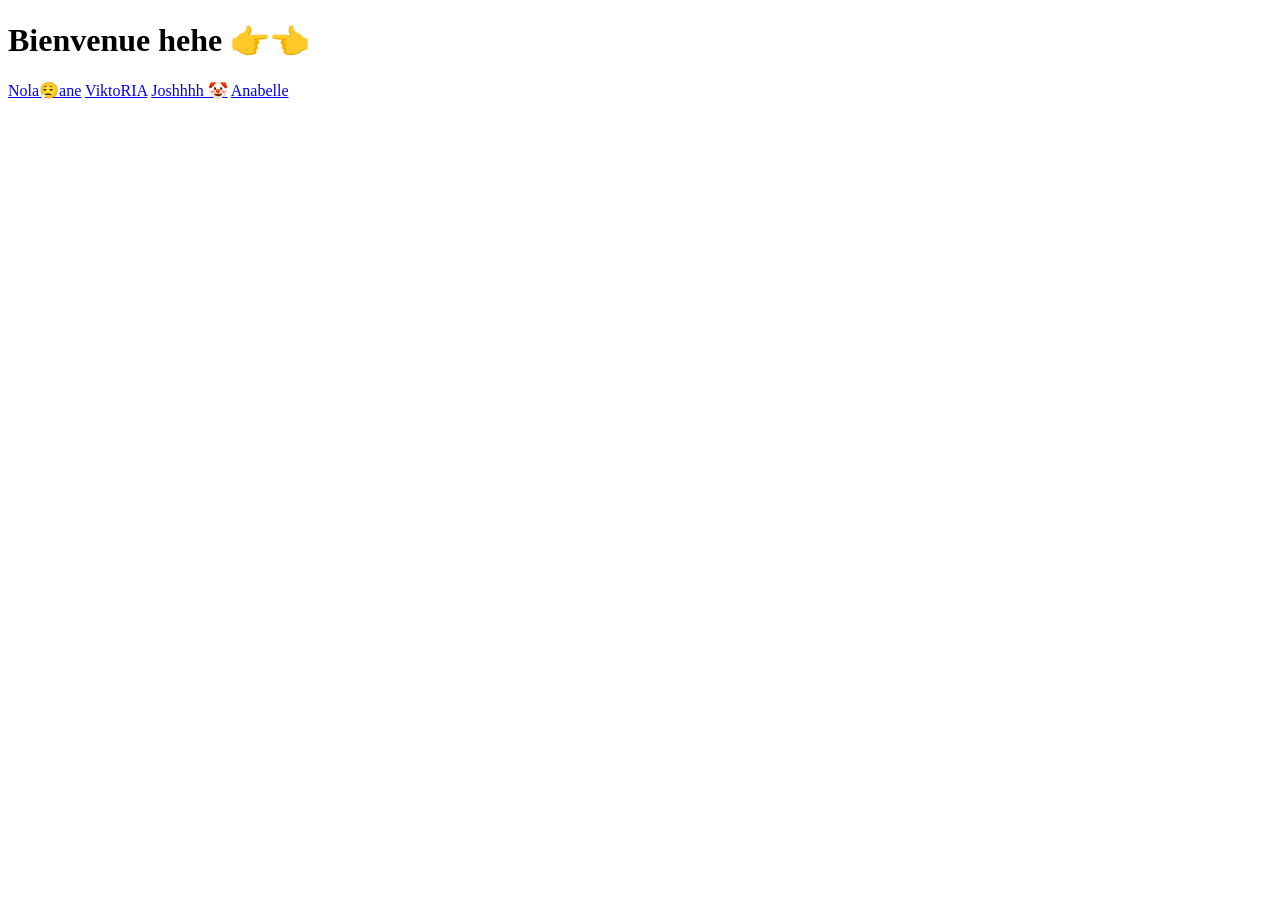
==== index.html @ 0609049b "yey" ====
<!doctype html>
<html lang="fr">
  <head>
    <meta charset="UTF-8" />
    <meta name="viewport" content="width=device-width, initial-scale=1.0" />
    <title>Acceuil</title>
  </head>
  <body>
    <h1>Bienvenue hehe 👉👈</h1>
    <div class="container">
      <a href="nolane.html">Nola😮‍💨ane</a>
      <a href="vic.html">ViktoRIA</a>
      <a href="pl.html">Joshhhh 🤡</a>
      <a href="AN.html">Anabelle</a>
    </div>
  </body>
</html>
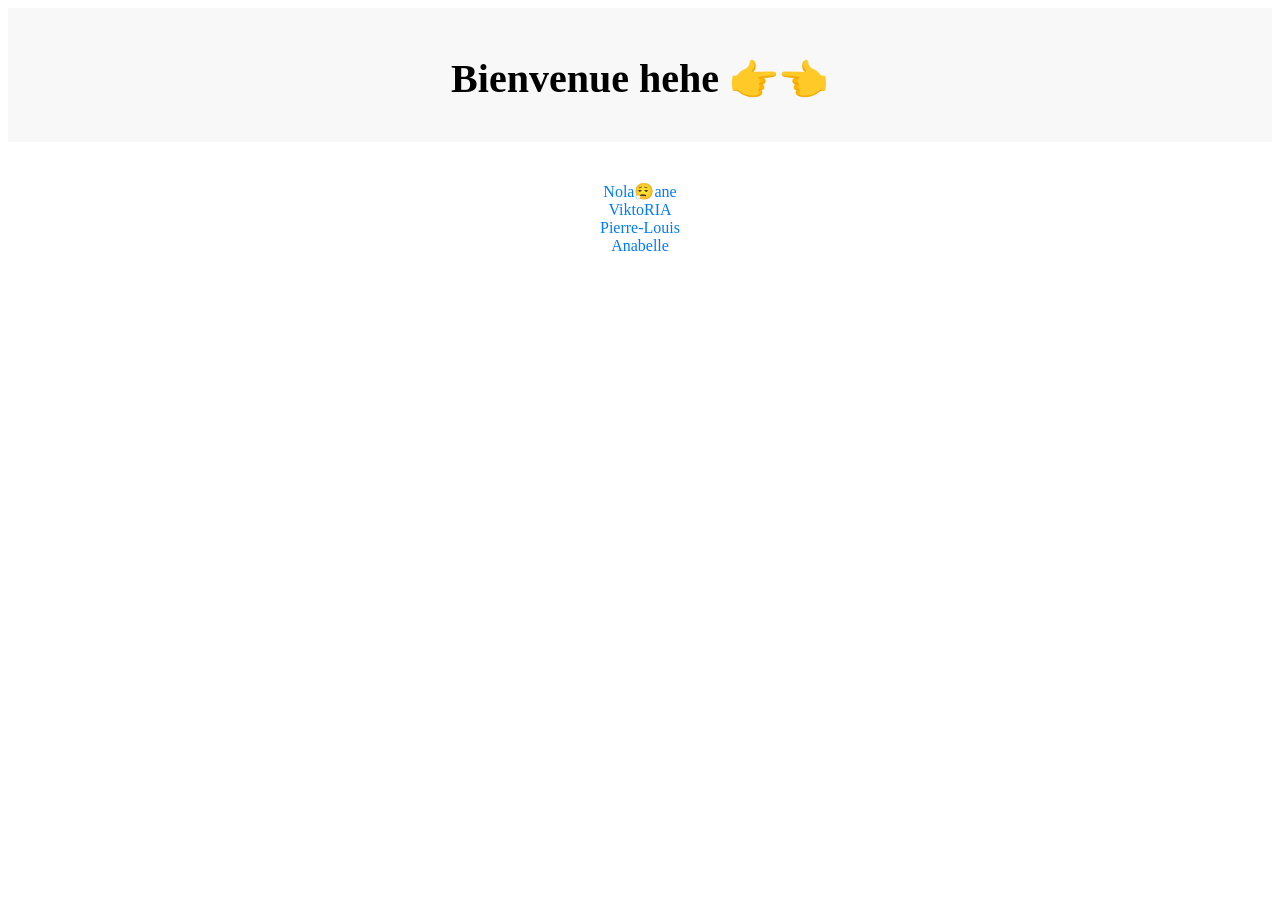
==== commit 9d5c506e: "update index" ====
--- a/index.html
+++ b/index.html
@@ -4,13 +4,14 @@
     <meta charset="UTF-8" />
     <meta name="viewport" content="width=device-width, initial-scale=1.0" />
     <title>Acceuil</title>
+    <link rel="stylesheet" href="style.css" />
   </head>
   <body>
-    <h1>Bienvenue hehe 👉👈</h1>
+    <div class="header"><h1>Bienvenue hehe 👉👈</h1></div>
     <div class="container">
       <a href="nolane.html">Nola😮‍💨ane</a>
-      <a href="vic.html">ViktoRIA</a>
-      <a href="pl.html">Joshhhh 🤡</a>
+      <a href="victoria.html">ViktoRIA</a>
+      <a href="pl.html">Pierre-Louis</a>
       <a href="AN.html">Anabelle</a>
     </div>
   </body>
--- a/style.css
+++ b/style.css
@@ -0,0 +1,22 @@
+h1 {
+  font-size: 2.5em;
+  margin-bottom: 20px;
+}
+
+a {
+  color: #007bff;
+  text-decoration: none;
+}
+.header {
+  background-color: #f8f8f8;
+  padding: 20px;
+  text-align: center;
+}
+.container {
+  display: flex;
+  flex-direction: column;
+  align-items: center;
+  justify-content: center;
+  max-width: 1200px;
+  margin: 40px auto;
+}
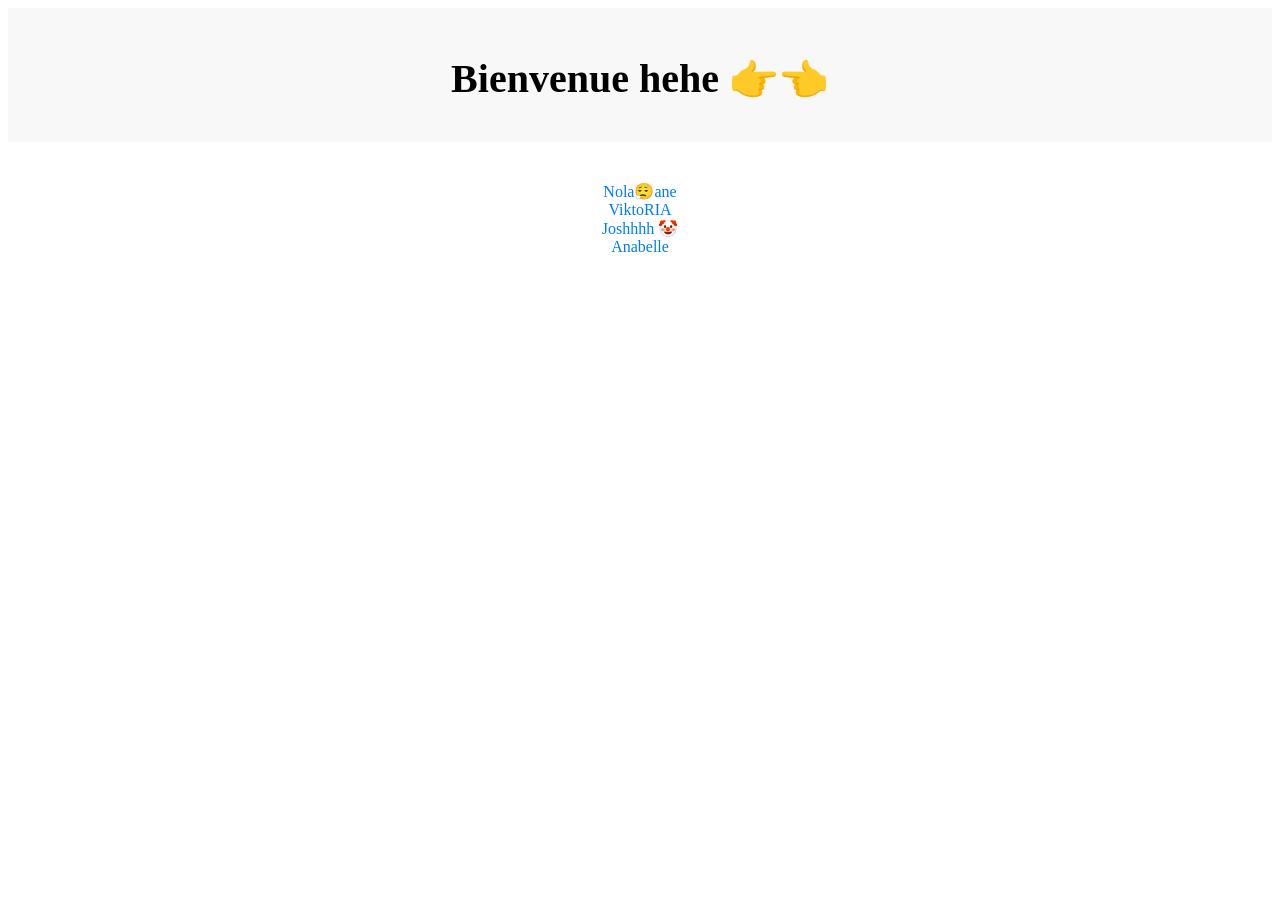
==== commit 7e01f0c9: "Merge branch 'main' of https://github.com/AN-noblanc/Projet-Info" ====
--- a/index.html
+++ b/index.html
@@ -10,8 +10,8 @@
     <div class="header"><h1>Bienvenue hehe 👉👈</h1></div>
     <div class="container">
       <a href="nolane.html">Nola😮‍💨ane</a>
-      <a href="victoria.html">ViktoRIA</a>
-      <a href="pl.html">Pierre-Louis</a>
+      <a href="vic.html">ViktoRIA</a>
+      <a href="pl.html">Joshhhh 🤡</a>
       <a href="AN.html">Anabelle</a>
     </div>
   </body>
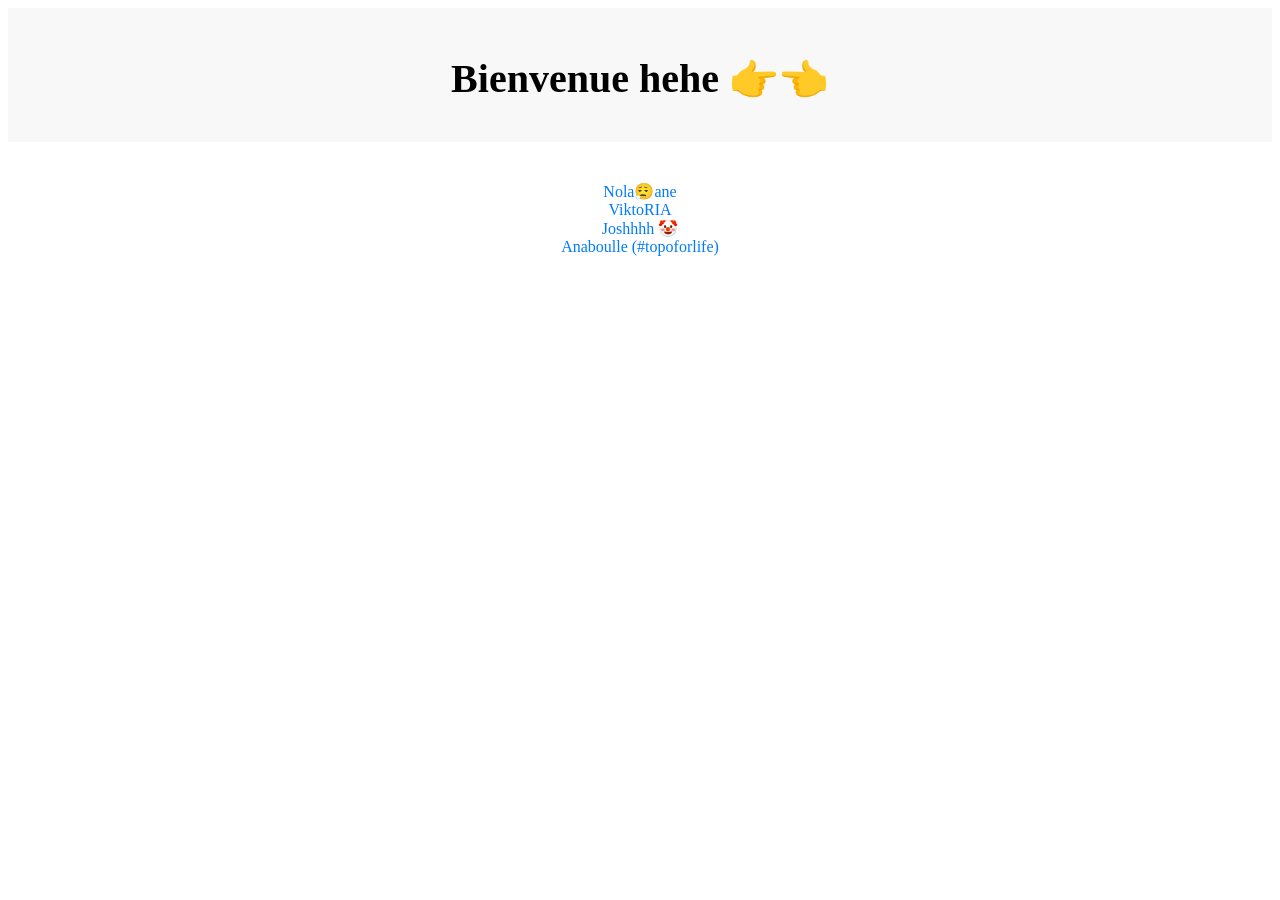
==== commit bbac6d05: "udpate index" ====
--- a/index.html
+++ b/index.html
@@ -12,7 +12,7 @@
       <a href="nolane.html">Nola😮‍💨ane</a>
       <a href="vic.html">ViktoRIA</a>
       <a href="pl.html">Joshhhh 🤡</a>
-      <a href="AN.html">Anabelle</a>
+      <a href="AN.html">Anaboulle (#topoforlife)</a>
     </div>
   </body>
 </html>
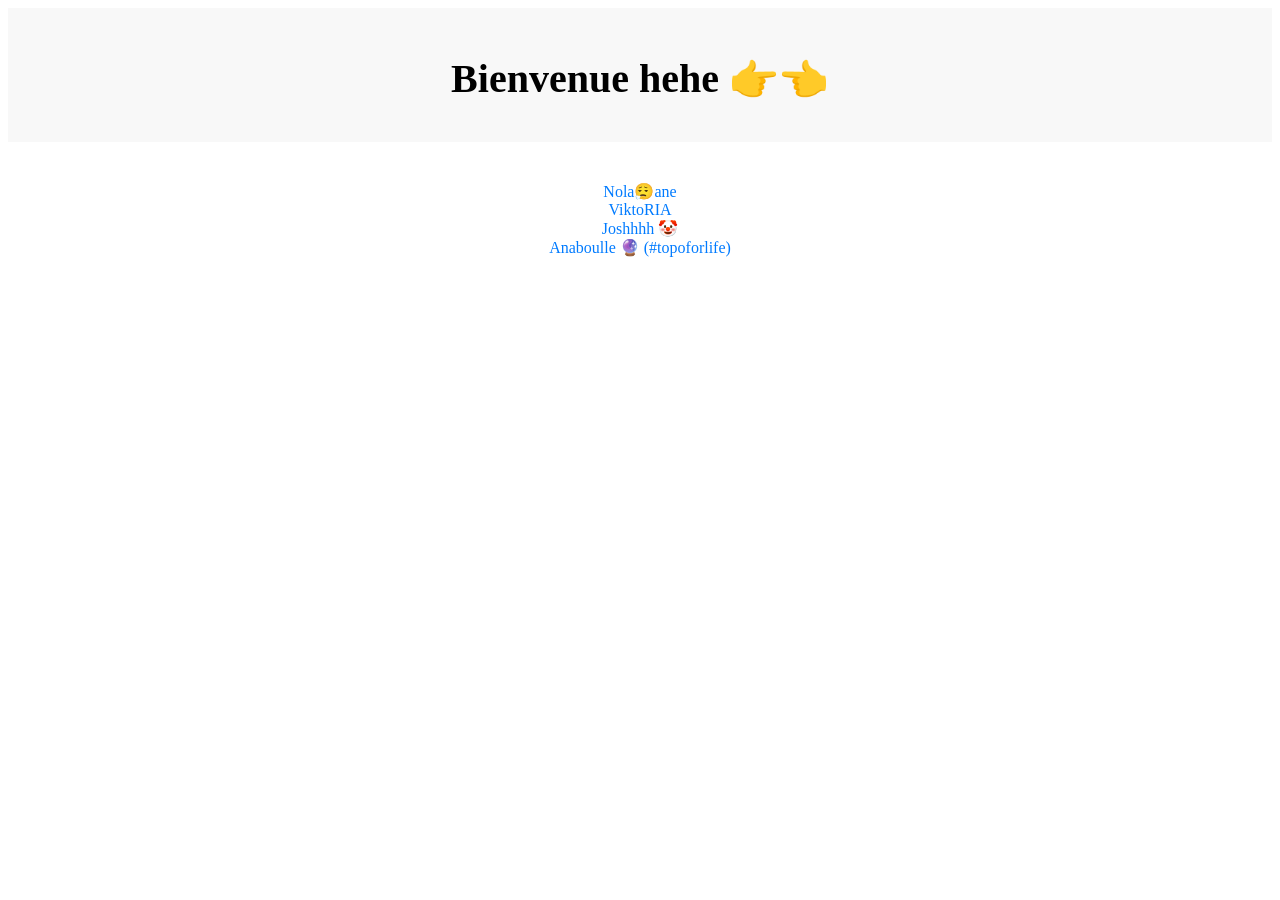
==== commit 13e52a85: "Update index.html 🔮" ====
--- a/index.html
+++ b/index.html
@@ -12,7 +12,7 @@
       <a href="nolane.html">Nola😮‍💨ane</a>
       <a href="vic.html">ViktoRIA</a>
       <a href="pl.html">Joshhhh 🤡</a>
-      <a href="AN.html">Anaboulle (#topoforlife)</a>
+      <a href="AN.html">Anaboulle 🔮 (#topoforlife)</a>
     </div>
   </body>
 </html>
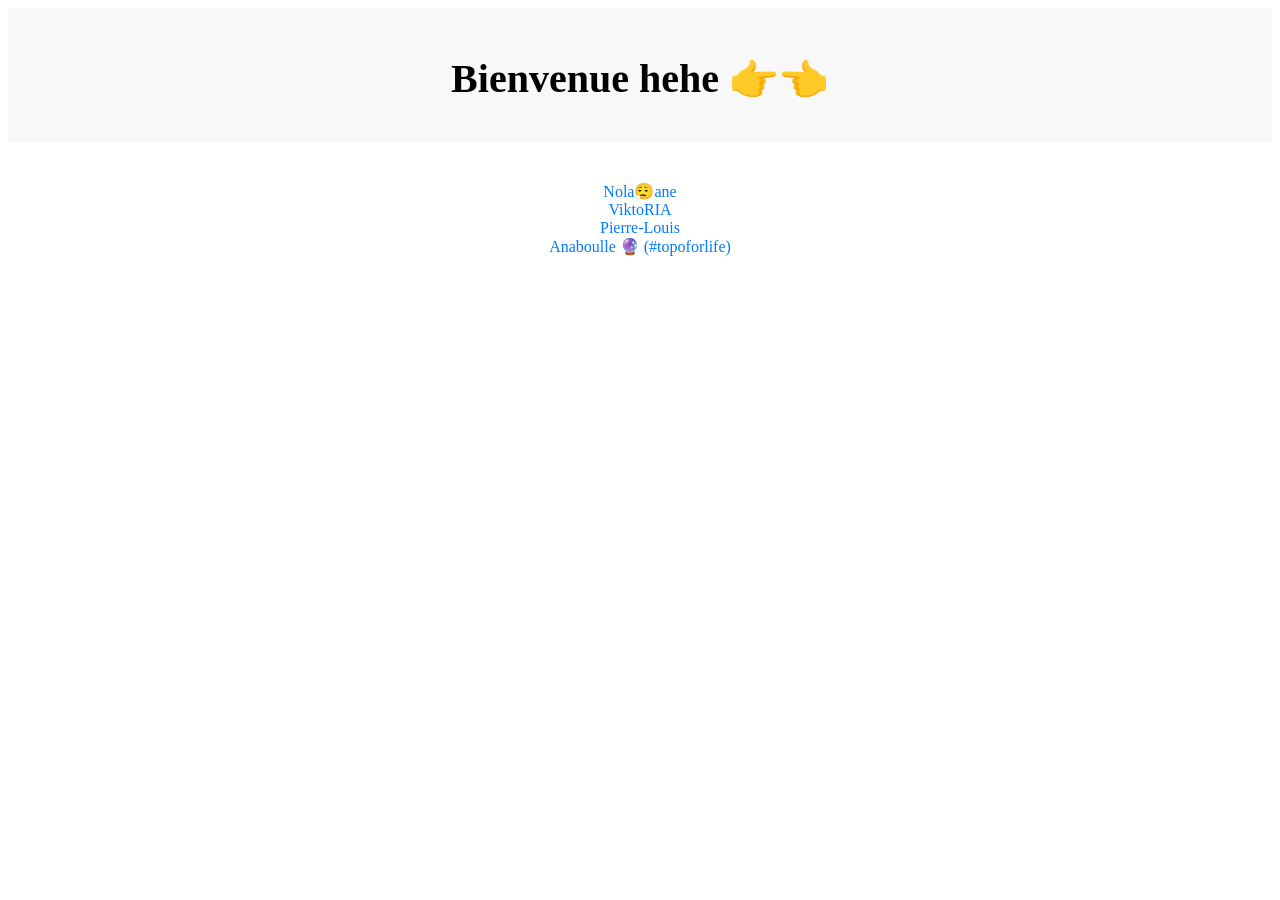
==== commit 2b6aba05: "update page" ====
--- a/index.html
+++ b/index.html
@@ -11,7 +11,7 @@
     <div class="container">
       <a href="nolane.html">Nola😮‍💨ane</a>
       <a href="vic.html">ViktoRIA</a>
-      <a href="pl.html">Joshhhh 🤡</a>
+      <a href="pl.html">Pierre-Louis</a>
       <a href="AN.html">Anaboulle 🔮 (#topoforlife)</a>
     </div>
   </body>
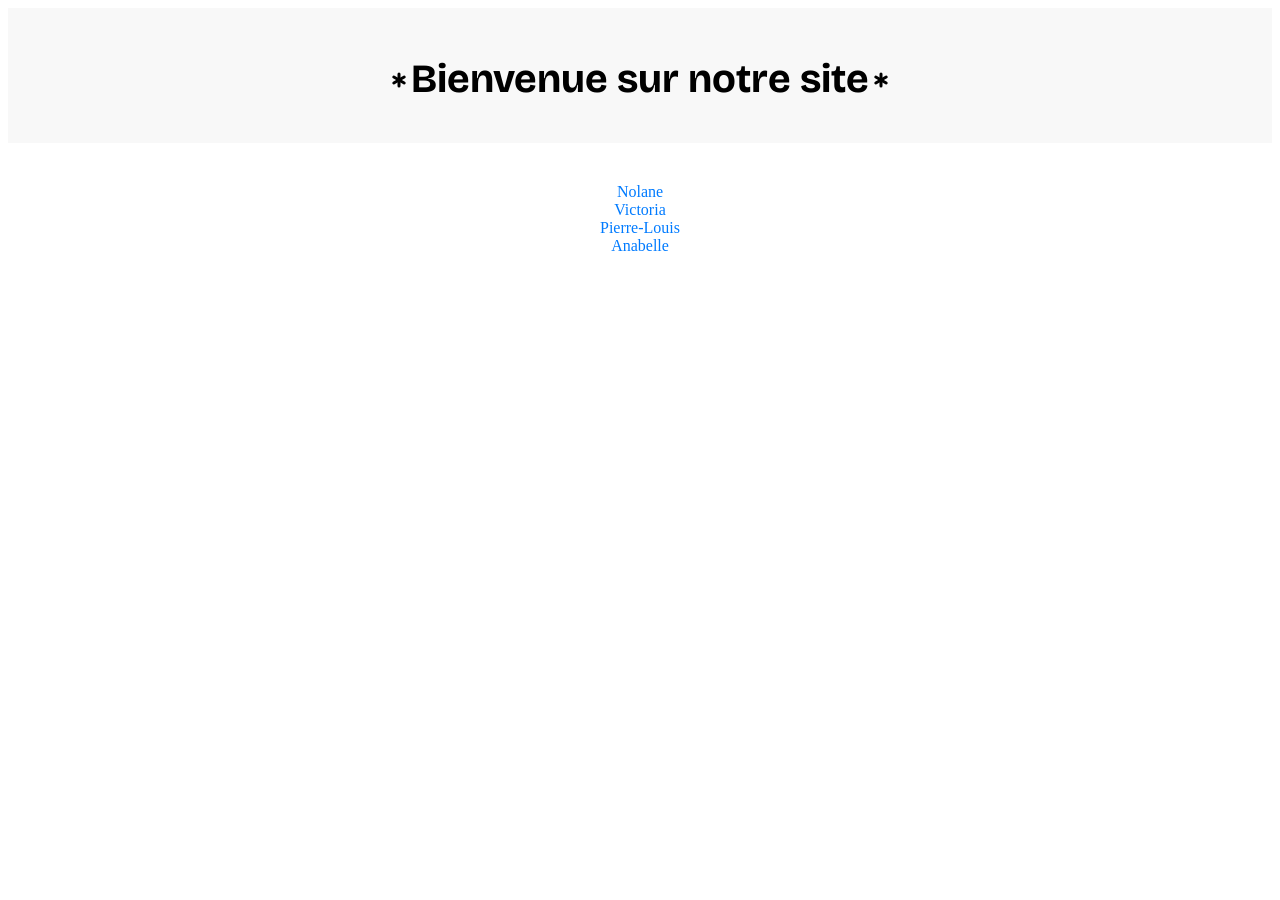
==== commit e687c488: "udpate index" ====
--- a/index.html
+++ b/index.html
@@ -5,14 +5,54 @@
     <meta name="viewport" content="width=device-width, initial-scale=1.0" />
     <title>Acceuil</title>
     <link rel="stylesheet" href="style.css" />
+    <link rel="preconnect" href="https://fonts.googleapis.com" />
+    <link rel="preconnect" href="https://fonts.gstatic.com" crossorigin />
+    <link
+      href="https://fonts.googleapis.com/css2?family=Bricolage+Grotesque:opsz,wght@12..96,200..800&family=Geist+Mono:wght@100..900&display=swap"
+      rel="stylesheet"
+    />
   </head>
   <body>
-    <div class="header"><h1>Bienvenue hehe 👉👈</h1></div>
+    <div class="header">
+      <h1>
+        <svg
+          xmlns="http://www.w3.org/2000/svg"
+          width="24"
+          height="24"
+          viewBox="0 0 24 24"
+          fill="none"
+          stroke="currentColor"
+          stroke-width="3"
+          stroke-linecap="round"
+          stroke-linejoin="round"
+          class="lucide lucide-asterisk-icon lucide-asterisk"
+        >
+          <path d="M12 6v12" />
+          <path d="M17.196 9 6.804 15" />
+          <path d="m6.804 9 10.392 6" /></svg
+        >Bienvenue sur notre site<svg
+          xmlns="http://www.w3.org/2000/svg"
+          width="24"
+          height="24"
+          viewBox="0 0 24 24"
+          fill="none"
+          stroke="currentColor"
+          stroke-width="3"
+          stroke-linecap="round"
+          stroke-linejoin="round"
+          class="lucide lucide-asterisk-icon lucide-asterisk"
+        >
+          <path d="M12 6v12" />
+          <path d="M17.196 9 6.804 15" />
+          <path d="m6.804 9 10.392 6" />
+        </svg>
+      </h1>
+    </div>
     <div class="container">
-      <a href="nolane.html">Nola😮‍💨ane</a>
-      <a href="vic.html">ViktoRIA</a>
+      <a href="nolane.html">Nolane</a>
+      <a href="vic.html">Victoria</a>
       <a href="pl.html">Pierre-Louis</a>
-      <a href="AN.html">Anaboulle 🔮 (#topoforlife)</a>
+      <a href="AN.html">Anabelle</a>
     </div>
   </body>
 </html>
--- a/style.css
+++ b/style.css
@@ -11,6 +11,7 @@
   background-color: #f8f8f8;
   padding: 20px;
   text-align: center;
+  font-family: "Bricolage Grotesque", sans-serif;
 }
 .container {
   display: flex;
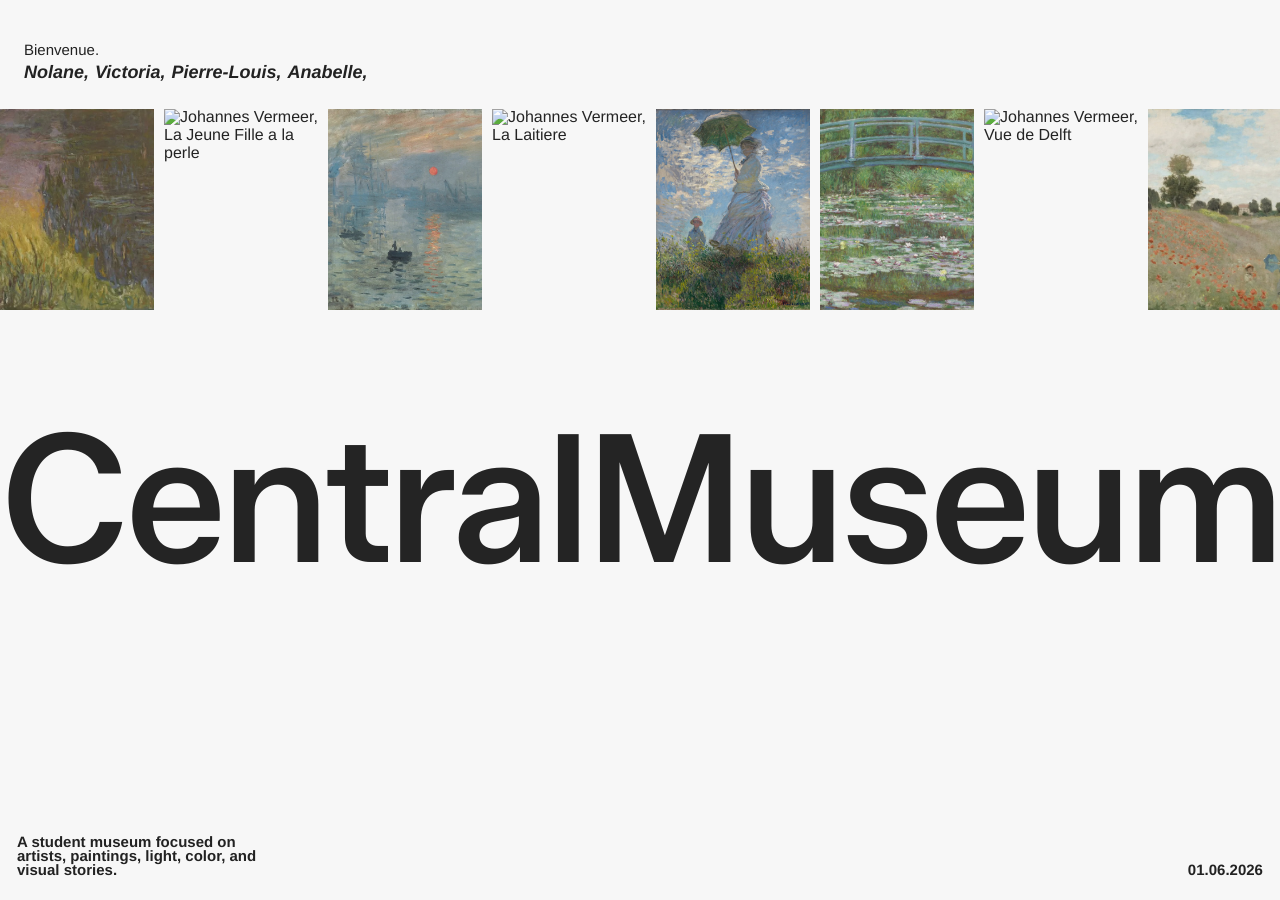
==== commit 45c82212: "Make homepage responsive and stack footer date on mobile" ====
--- a/index.html
+++ b/index.html
@@ -3,56 +3,162 @@
   <head>
     <meta charset="UTF-8" />
     <meta name="viewport" content="width=device-width, initial-scale=1.0" />
-    <title>Acceuil</title>
+    <title>CentralMuseum</title>
     <link rel="stylesheet" href="style.css" />
     <link rel="preconnect" href="https://fonts.googleapis.com" />
     <link rel="preconnect" href="https://fonts.gstatic.com" crossorigin />
     <link
-      href="https://fonts.googleapis.com/css2?family=Bricolage+Grotesque:opsz,wght@12..96,200..800&family=Geist+Mono:wght@100..900&display=swap"
+      href="https://fonts.googleapis.com/css2?family=Zalando+Sans:wght@500;600;700&display=swap"
       rel="stylesheet"
     />
   </head>
   <body>
-    <div class="header">
-      <h1>
-        <svg
-          xmlns="http://www.w3.org/2000/svg"
-          width="24"
-          height="24"
-          viewBox="0 0 24 24"
-          fill="none"
-          stroke="currentColor"
-          stroke-width="3"
-          stroke-linecap="round"
-          stroke-linejoin="round"
-          class="lucide lucide-asterisk-icon lucide-asterisk"
+    <main class="home" aria-label="Accueil CentralMuseum">
+      <header class="site-header">
+        <a class="mark" href="index.html" aria-label="CentralMuseum accueil"
+          >Bienvenue.</a
         >
-          <path d="M12 6v12" />
-          <path d="M17.196 9 6.804 15" />
-          <path d="m6.804 9 10.392 6" /></svg
-        >Bienvenue sur notre site<svg
-          xmlns="http://www.w3.org/2000/svg"
-          width="24"
-          height="24"
-          viewBox="0 0 24 24"
-          fill="none"
-          stroke="currentColor"
-          stroke-width="3"
-          stroke-linecap="round"
-          stroke-linejoin="round"
-          class="lucide lucide-asterisk-icon lucide-asterisk"
-        >
-          <path d="M12 6v12" />
-          <path d="M17.196 9 6.804 15" />
-          <path d="m6.804 9 10.392 6" />
-        </svg>
-      </h1>
-    </div>
-    <div class="container">
-      <a href="nolane.html">Nolane</a>
-      <a href="vic.html">Victoria</a>
-      <a href="pl.html">Pierre-Louis</a>
-      <a href="AN.html">Anabelle</a>
-    </div>
+        <nav class="page-nav" aria-label="Nos pages respectives">
+          <a href="nolane.html">Nolane</a>
+          <a href="vic.html">Victoria</a>
+          <a href="pl.html">Pierre-Louis</a>
+          <a href="AN.html">Anabelle</a>
+        </nav>
+      </header>
+
+      <section class="image-carousel" aria-label="Oeuvres des artistes presentes">
+        <div class="carousel-track">
+          <img
+            src="./assets/monet/water-lilies-setting-sun.webp"
+            alt="Claude Monet, The Water Lilies - Setting Sun"
+          />
+          <img
+            src="https://commons.wikimedia.org/wiki/Special:FilePath/Meisje%20met%20de%20parel.jpg?width=900"
+            alt="Johannes Vermeer, La Jeune Fille a la perle"
+          />
+          <img
+            src="./assets/monet/impression-soleil-levant.webp"
+            alt="Claude Monet, Impression soleil levant"
+          />
+          <img
+            src="https://commons.wikimedia.org/wiki/Special:FilePath/Johannes%20Vermeer%20-%20Het%20melkmeisje%20-%20Google%20Art%20Project.jpg?width=900"
+            alt="Johannes Vermeer, La Laitiere"
+          />
+          <img
+            src="./assets/monet/woman-with-parasol.webp"
+            alt="Claude Monet, Woman with a Parasol"
+          />
+          <img
+            src="./assets/monet/japanese-footbridge.webp"
+            alt="Claude Monet, The Japanese Footbridge"
+          />
+          <img
+            src="https://commons.wikimedia.org/wiki/Special:FilePath/Johannes%20Vermeer%20-%20View%20of%20Delft%20-%2092%20-%20Mauritshuis.jpg?width=1000"
+            alt="Johannes Vermeer, Vue de Delft"
+          />
+          <img
+            src="./assets/monet/poppy-field.webp"
+            alt="Claude Monet, Poppy Field"
+          />
+          <img
+            src="./assets/monet/rouen-cathedral-sunlight.webp"
+            alt="Claude Monet, Rouen Cathedral"
+          />
+          <img
+            src="./assets/monet/houses-of-parliament.webp"
+            alt="Claude Monet, Houses of Parliament"
+          />
+          <img
+            src="./assets/monet/water-lilies-setting-sun.webp"
+            alt=""
+            aria-hidden="true"
+          />
+          <img
+            src="https://commons.wikimedia.org/wiki/Special:FilePath/Meisje%20met%20de%20parel.jpg?width=900"
+            alt=""
+            aria-hidden="true"
+          />
+          <img
+            src="./assets/monet/impression-soleil-levant.webp"
+            alt=""
+            aria-hidden="true"
+          />
+          <img
+            src="https://commons.wikimedia.org/wiki/Special:FilePath/Johannes%20Vermeer%20-%20Het%20melkmeisje%20-%20Google%20Art%20Project.jpg?width=900"
+            alt=""
+            aria-hidden="true"
+          />
+          <img
+            src="./assets/monet/woman-with-parasol.webp"
+            alt=""
+            aria-hidden="true"
+          />
+          <img
+            src="./assets/monet/japanese-footbridge.webp"
+            alt=""
+            aria-hidden="true"
+          />
+          <img
+            src="https://commons.wikimedia.org/wiki/Special:FilePath/Johannes%20Vermeer%20-%20View%20of%20Delft%20-%2092%20-%20Mauritshuis.jpg?width=1000"
+            alt=""
+            aria-hidden="true"
+          />
+          <img
+            src="./assets/monet/poppy-field.webp"
+            alt=""
+            aria-hidden="true"
+          />
+          <img
+            src="./assets/monet/rouen-cathedral-sunlight.webp"
+            alt=""
+            aria-hidden="true"
+          />
+          <img
+            src="./assets/monet/houses-of-parliament.webp"
+            alt=""
+            aria-hidden="true"
+          />
+        </div>
+      </section>
+
+      <h1 class="museum-title">CentralMuseum</h1>
+
+      <footer class="home-footer">
+        <p>
+          A student museum focused on artists, paintings, light, color, and
+          visual stories.
+        </p>
+        <time datetime="2026-06-01">01.06.2026</time>
+      </footer>
+    </main>
+    <script>
+      const title = document.querySelector(".museum-title");
+      let titleFitFrame;
+
+      const fitMuseumTitle = () => {
+        cancelAnimationFrame(titleFitFrame);
+
+        titleFitFrame = requestAnimationFrame(() => {
+          title.style.fontSize = "100px";
+          const range = document.createRange();
+          range.selectNodeContents(title);
+          const titleWidth = range.getBoundingClientRect().width;
+          range.detach();
+
+          if (titleWidth > 0) {
+            title.style.fontSize = `${
+              (document.documentElement.clientWidth / titleWidth) * 100
+            }px`;
+          }
+        });
+      };
+
+      window.addEventListener("resize", fitMuseumTitle);
+      fitMuseumTitle();
+
+      if (document.fonts) {
+        document.fonts.ready.then(fitMuseumTitle);
+      }
+    </script>
   </body>
 </html>
--- a/style.css
+++ b/style.css
@@ -1,23 +1,194 @@
-h1 {
-  font-size: 2.5em;
-  margin-bottom: 20px;
+:root {
+  color: #222;
+  background: #f7f7f7;
+  font-family: "Helvetica Neue", Helvetica, Arial, sans-serif;
+  font-weight: 400;
+  font-synthesis: none;
+  text-rendering: geometricPrecision;
+  font-kerning: normal;
+}
+
+* {
+  box-sizing: border-box;
+}
+
+html,
+body {
+  min-height: 100%;
+}
+
+body {
+  margin: 0;
+  overflow-x: hidden;
+  background: #f7f7f7;
 }
 
 a {
-  color: #007bff;
+  color: inherit;
+  text-decoration-thickness: 0.075em;
+  text-underline-offset: 0.08em;
+}
+
+.home {
+  min-height: 100svh;
+  position: relative;
+  padding: 44px 17px 22px;
+  display: grid;
+  grid-template-rows: auto auto minmax(0, 1fr) auto;
+  overflow: hidden;
+}
+
+.site-header {
+  display: grid;
+  justify-items: start;
+  gap: 5px;
+  padding-left: 7px;
+}
+
+.mark {
+  font-size: 15px;
+  line-height: 0.98;
+  font-weight: 400;
   text-decoration: none;
 }
-.header {
-  background-color: #f8f8f8;
-  padding: 20px;
-  text-align: center;
-  font-family: "Bricolage Grotesque", sans-serif;
+
+.mark sup {
+  top: -0.45em;
+  position: relative;
+  font-size: 0.47em;
+  font-weight: 400;
 }
-.container {
+
+.page-nav {
   display: flex;
-  flex-direction: column;
-  align-items: center;
-  justify-content: center;
-  max-width: 1200px;
-  margin: 40px auto;
+  flex-wrap: wrap;
+  gap: 0 6px;
+  font-size: 18px;
+  line-height: 0.98;
+  font-weight: 600;
+  font-style: italic;
 }
+
+.page-nav a {
+  position: relative;
+  text-decoration: none;
+}
+
+.page-nav a::after {
+  content: ",";
+}
+
+.page-nav a:hover,
+.page-nav a:focus-visible {
+  text-decoration-line: underline;
+}
+
+.image-carousel {
+  width: calc(100% + 34px);
+  margin: 28px -17px 0;
+  overflow: hidden;
+}
+
+.carousel-track {
+  --slide-gap: 10px;
+  --slide-width: 154px;
+  --slide-height: 201px;
+
+  display: flex;
+  align-items: stretch;
+  gap: var(--slide-gap);
+  width: max-content;
+  animation: museum-scroll 70s linear infinite;
+  will-change: transform;
+}
+
+.carousel-track:hover {
+  animation-play-state: paused;
+}
+
+.carousel-track img {
+  width: var(--slide-width);
+  height: var(--slide-height);
+  object-fit: cover;
+  object-position: center;
+  display: block;
+  filter: saturate(0.97) contrast(0.98);
+}
+
+.museum-title {
+  align-self: start;
+  margin: 122px 0 0 -17px;
+  color: #242424;
+  font-family: "Zalando Sans", "Helvetica Neue", Helvetica, Arial, sans-serif;
+  font-size: 17vw;
+  line-height: 0.74;
+  font-weight: 500;
+  letter-spacing: -0.025em;
+  white-space: nowrap;
+}
+
+.home-footer {
+  display: flex;
+  justify-content: space-between;
+  align-items: end;
+  gap: 32px;
+  width: 100%;
+  font-size: 15px;
+  line-height: 0.93;
+  font-weight: 700;
+}
+
+.home-footer p {
+  width: min(260px, 58vw);
+  margin: 0;
+}
+
+.home-footer time {
+  padding-right: 17px;
+  white-space: nowrap;
+}
+
+@keyframes museum-scroll {
+  from {
+    transform: translateX(0);
+  }
+
+  to {
+    transform: translateX(calc(-10 * (var(--slide-width) + var(--slide-gap))));
+  }
+}
+
+@media (prefers-reduced-motion: reduce) {
+  .carousel-track {
+    animation: none;
+  }
+}
+
+@media (max-width: 700px) {
+  .home {
+    padding-top: 28px;
+  }
+
+  .image-carousel {
+    margin-top: 22px;
+  }
+
+  .museum-title {
+    margin-top: 86px;
+  }
+
+  .home-footer {
+    flex-direction: column;
+    align-items: start;
+    justify-content: end;
+    gap: 8px;
+  }
+
+  .home-footer p {
+    width: min(260px, 100%);
+  }
+
+  .home-footer time {
+    padding-right: 0;
+  }
+}
